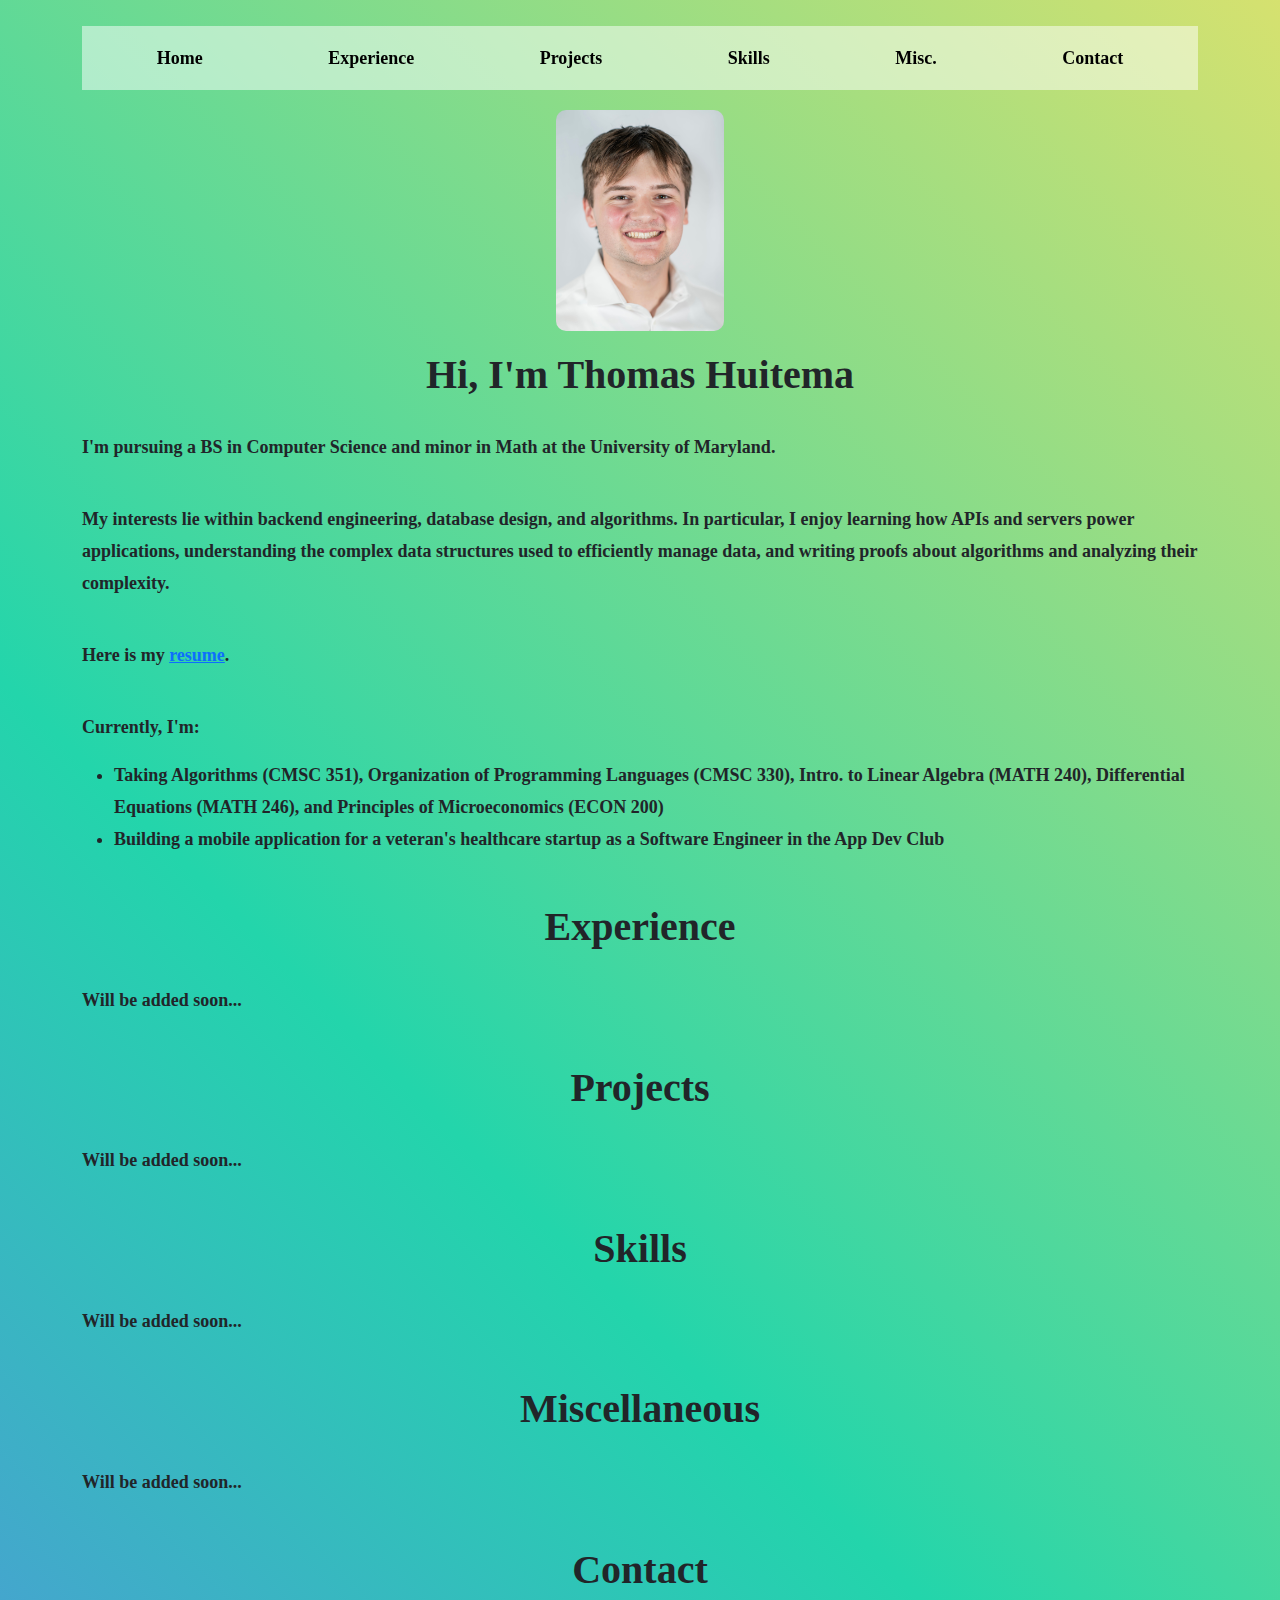
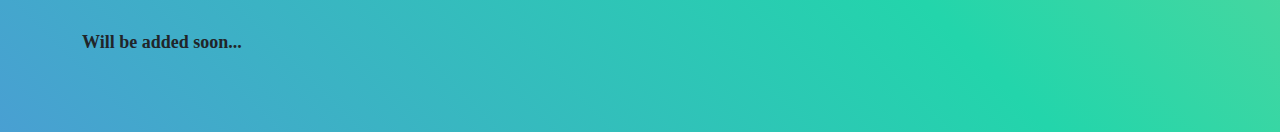
==== index.html @ 37e3c1c4 "Hide navbar on narrow screens" ====
<!DOCTYPE html>
<html>

<head>
  <meta charset="utf-8">
  <meta http-equiv="X-UA-Compatible" content="IE=edge">
  <title></title>
  <meta name="description" content="">
  <meta name="viewport" content="width=device-width, initial-scale=1">
  <link rel="stylesheet" href="css/style.css">
  <link href="https://fonts.cdnfonts.com/css/anonymous-pro" rel="stylesheet">
  <link href="https://cdn.jsdelivr.net/npm/bootstrap@5.3.3/dist/css/bootstrap.min.css" rel="stylesheet"
    integrity="sha384-QWTKZyjpPEjISv5WaRU9OFeRpok6YctnYmDr5pNlyT2bRjXh0JMhjY6hW+ALEwIH" crossorigin="anonymous">

</head>

<body>
  <main>
    <div class="container">

      <nav class="navbar navbar-expand-lg sticky-top ">
        <div class="container-fluid d-md-block">


          <ul class="navbar-nav mx-auto nav-fill w-100">
            <li class="nav-item">
              <a class="nav-link active" aria-current="page" href="#">Home</a>
            </li>
            <li class="nav-item">
              <a class="nav-link active" aria-current="page" href="#experience">Experience</a>
            </li>
            <li class="nav-item">
              <a class="nav-link active" aria-current="page" href="#projects">Projects</a>
            </li>
            <li class="nav-item">
              <a class="nav-link active" aria-current="page" href="#skills">Skills</a>
            </li>
            <li class="nav-item">
              <a class="nav-link active" aria-current="page" href="#misc">Misc.</a>
            </li>
            <li class="nav-item">
              <a class="nav-link active" aria-current="page" href="#contact">Contact</a>
            </li>
          </ul>

        </div>
      </nav>
      <div>
        <img src="stuff/Thomas Huitema.jpeg" alt="photo of me">
        <h1>Hi, I'm Thomas Huitema</h1>

        <div class="text">
          <p>I'm pursuing a BS in Computer Science and minor in Math at the University of Maryland.</p> <br>
          <p>My interests lie within backend engineering, database design, and algorithms. In particular, I enjoy
            learning how APIs and servers power applications, understanding the complex data structures used to
            efficiently
            manage data, and writing proofs about algorithms and analyzing their complexity.</p><br>
          <p>Here is my <a href="stuff/Thomas Huitema Resume copy.pdf" target="_blank">resume</a>.</p> <br>
          <p>Currently, I'm:</p>
          <ul>
            <li>Taking Algorithms (CMSC 351), Organization of Programming Languages (CMSC 330), Intro. to Linear Algebra
              (MATH 240), Differential Equations (MATH 246), and Principles of Microeconomics (ECON 200)</li>
            <li>Building a mobile application for a veteran's healthcare startup as a Software Engineer in the App Dev
              Club</li>
          </ul>

        </div>
      </div>

      <div id="experience">
        <h1>Experience</h1>
        <div class="text">
          <p>Will be added soon...</p>
        </div>
      </div>
      <div id="projects">
        <h1>Projects</h1>
        <div class="text">
          <p>Will be added soon...</p>
        </div>
      </div>
      <div id="skills">
        <h1>Skills</h1>
        <div class="text">
          <p>Will be added soon...</p>
        </div>
      </div>
      <div id="misc">
        <h1>Miscellaneous</h1>
        <div class="text">
          <p>Will be added soon...</p>
        </div>
      </div>
      <div id="contact">
        <h1>Contact</h1>
        <div class="text">
          <p>Will be added soon...</p>
        </div>
      </div>

    </div>
  </main>


</body>

</html>
---- css/style.css ----
* {
  padding: 0;
  margin: 0;
  box-sizing: border-box;
  font-family: 'Anonymous Pro' !important;
}

h1 {
  font-size: xx-large;
  font-weight: bolder !important;
}

p {
  font-weight: bold;
  font-size: large;
  text-align: left;
  line-height: 32px;
}

ul {
  font-weight: bold;
  font-size: large;
  padding-left: 40px;
  text-align: left;
  line-height: 32px;
}

main {
  display: flex;
  flex-direction: row;
  background: linear-gradient(45deg, #d2001a, #7462ff, #23d5ab, #f1e366, #14e5f4);
  background-size: 300% 300%;
  animation: color 10s ease-in-out infinite;
}


@keyframes color {
  0% {
    background-position: 0 50%;
  }

  50% {
    background-position: 100% 50%;
  }

  100% {
    background-position: 0 50%;
  }
}

.container {
  margin: 2% auto 2% auto;
  width: 75%;
  text-align: center;
}

.text {
  margin: 2% 0 2% 0;
  padding: 10px 0 10px 0;
}

img {
  /* width: 25%; */
  border-radius: 10px;
  margin: 20px;
}

/* For Mobile */
@media screen and (max-width: 800px) {
  img {
    width: 25%;
  }
  .navbar {
    display: none !important;
  }
}

/* For Laptops */
@media screen and (min-width: 800px) {
  img {
    width: 15%;
  }
}

.navbar {
  background-color: rgba(255,255,255,0.5);
}
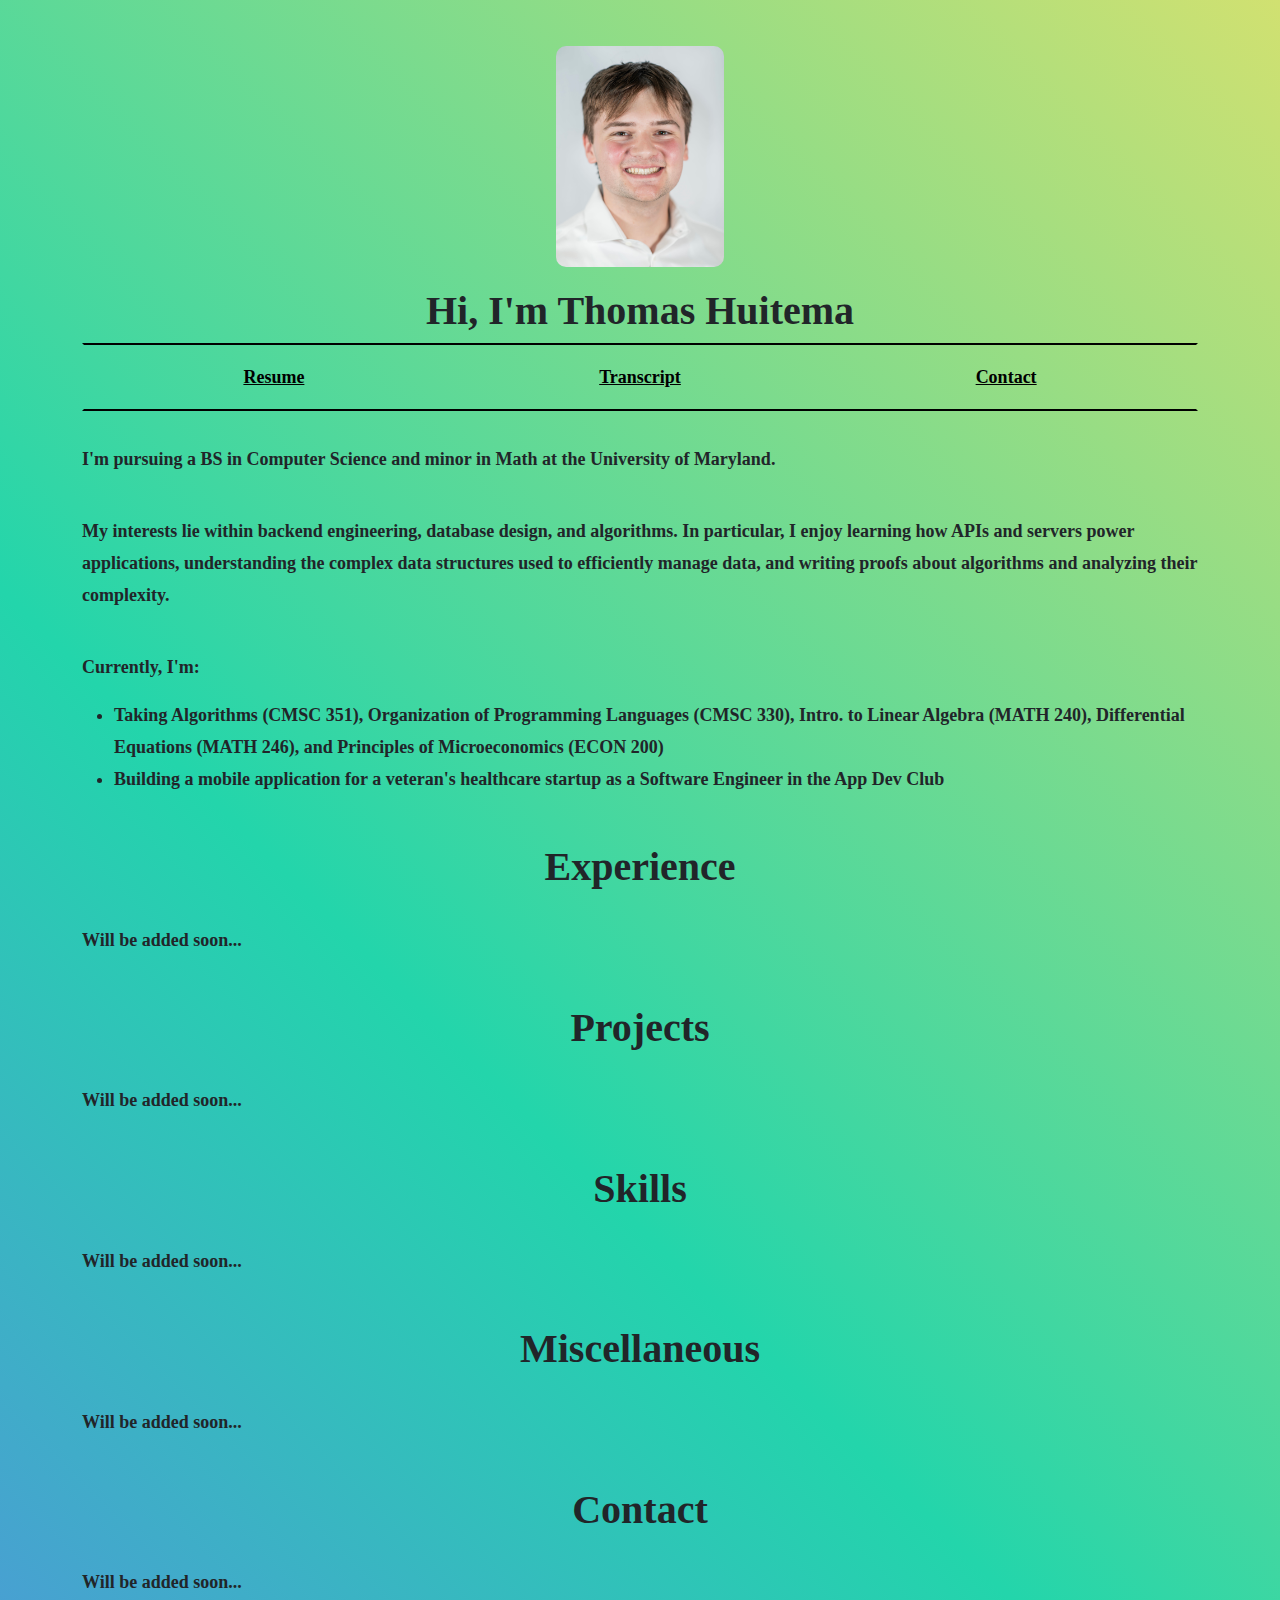
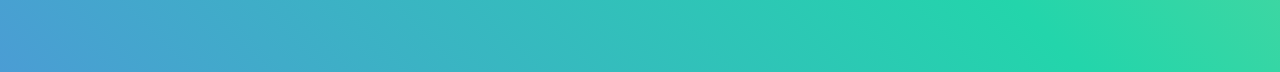
==== commit 8dce38a0: "Move navbar to below picture" ====
--- a/index.html
+++ b/index.html
@@ -18,44 +18,37 @@
   <main>
     <div class="container">
 
-      <nav class="navbar navbar-expand-lg sticky-top ">
-        <div class="container-fluid d-md-block">
 
-
-          <ul class="navbar-nav mx-auto nav-fill w-100">
-            <li class="nav-item">
-              <a class="nav-link active" aria-current="page" href="#">Home</a>
-            </li>
-            <li class="nav-item">
-              <a class="nav-link active" aria-current="page" href="#experience">Experience</a>
-            </li>
-            <li class="nav-item">
-              <a class="nav-link active" aria-current="page" href="#projects">Projects</a>
-            </li>
-            <li class="nav-item">
-              <a class="nav-link active" aria-current="page" href="#skills">Skills</a>
-            </li>
-            <li class="nav-item">
-              <a class="nav-link active" aria-current="page" href="#misc">Misc.</a>
-            </li>
-            <li class="nav-item">
-              <a class="nav-link active" aria-current="page" href="#contact">Contact</a>
-            </li>
-          </ul>
-
-        </div>
-      </nav>
       <div>
         <img src="stuff/Thomas Huitema.jpeg" alt="photo of me">
         <h1>Hi, I'm Thomas Huitema</h1>
+        <nav class="navbar navbar-expand">
+          <div class="container-fluid">
+            <ul class="navbar-nav mx-auto nav-fill w-100">
+              <li class="nav-item">
+                <a class="nav-link active underline" aria-current="page" href="stuff/Thomas Huitema Resume copy.pdf"
+                  target="_blank">Resume</a>
+              </li>
+              <li class="nav-item">
+                <a class="nav-link active underline" aria-current="page" href="stuff/Thomas Huitema Resume copy.pdf"
+                  target="_blank">Transcript</a>
+              </li>
+              <li class="nav-item">
+                <a class="nav-link active underline" aria-current="page" href="#contact">Contact</a>
+              </li>
+            </ul>
 
+
+
+          </div>
+        </nav>
         <div class="text">
           <p>I'm pursuing a BS in Computer Science and minor in Math at the University of Maryland.</p> <br>
           <p>My interests lie within backend engineering, database design, and algorithms. In particular, I enjoy
             learning how APIs and servers power applications, understanding the complex data structures used to
             efficiently
             manage data, and writing proofs about algorithms and analyzing their complexity.</p><br>
-          <p>Here is my <a href="stuff/Thomas Huitema Resume copy.pdf" target="_blank">resume</a>.</p> <br>
+          <!-- <p>Here is my <a href="stuff/Thomas Huitema Resume copy.pdf" target="_blank">resume</a>.</p> <br> -->
           <p>Currently, I'm:</p>
           <ul>
             <li>Taking Algorithms (CMSC 351), Organization of Programming Languages (CMSC 330), Intro. to Linear Algebra
--- a/css/style.css
+++ b/css/style.css
@@ -70,9 +70,6 @@
   img {
     width: 25%;
   }
-  .navbar {
-    display: none !important;
-  }
 }
 
 /* For Laptops */
@@ -83,6 +80,14 @@
 }
 
 .navbar {
-  background-color: rgba(255,255,255,0.5);
+  /* background-color: rgba(255,255,255,0.5); */
+  border-style: solid;
+  border-color:black transparent;
+  border-width: 2px;
+
 }
 
+.underline {
+  text-decoration: underline !important;
+}
+
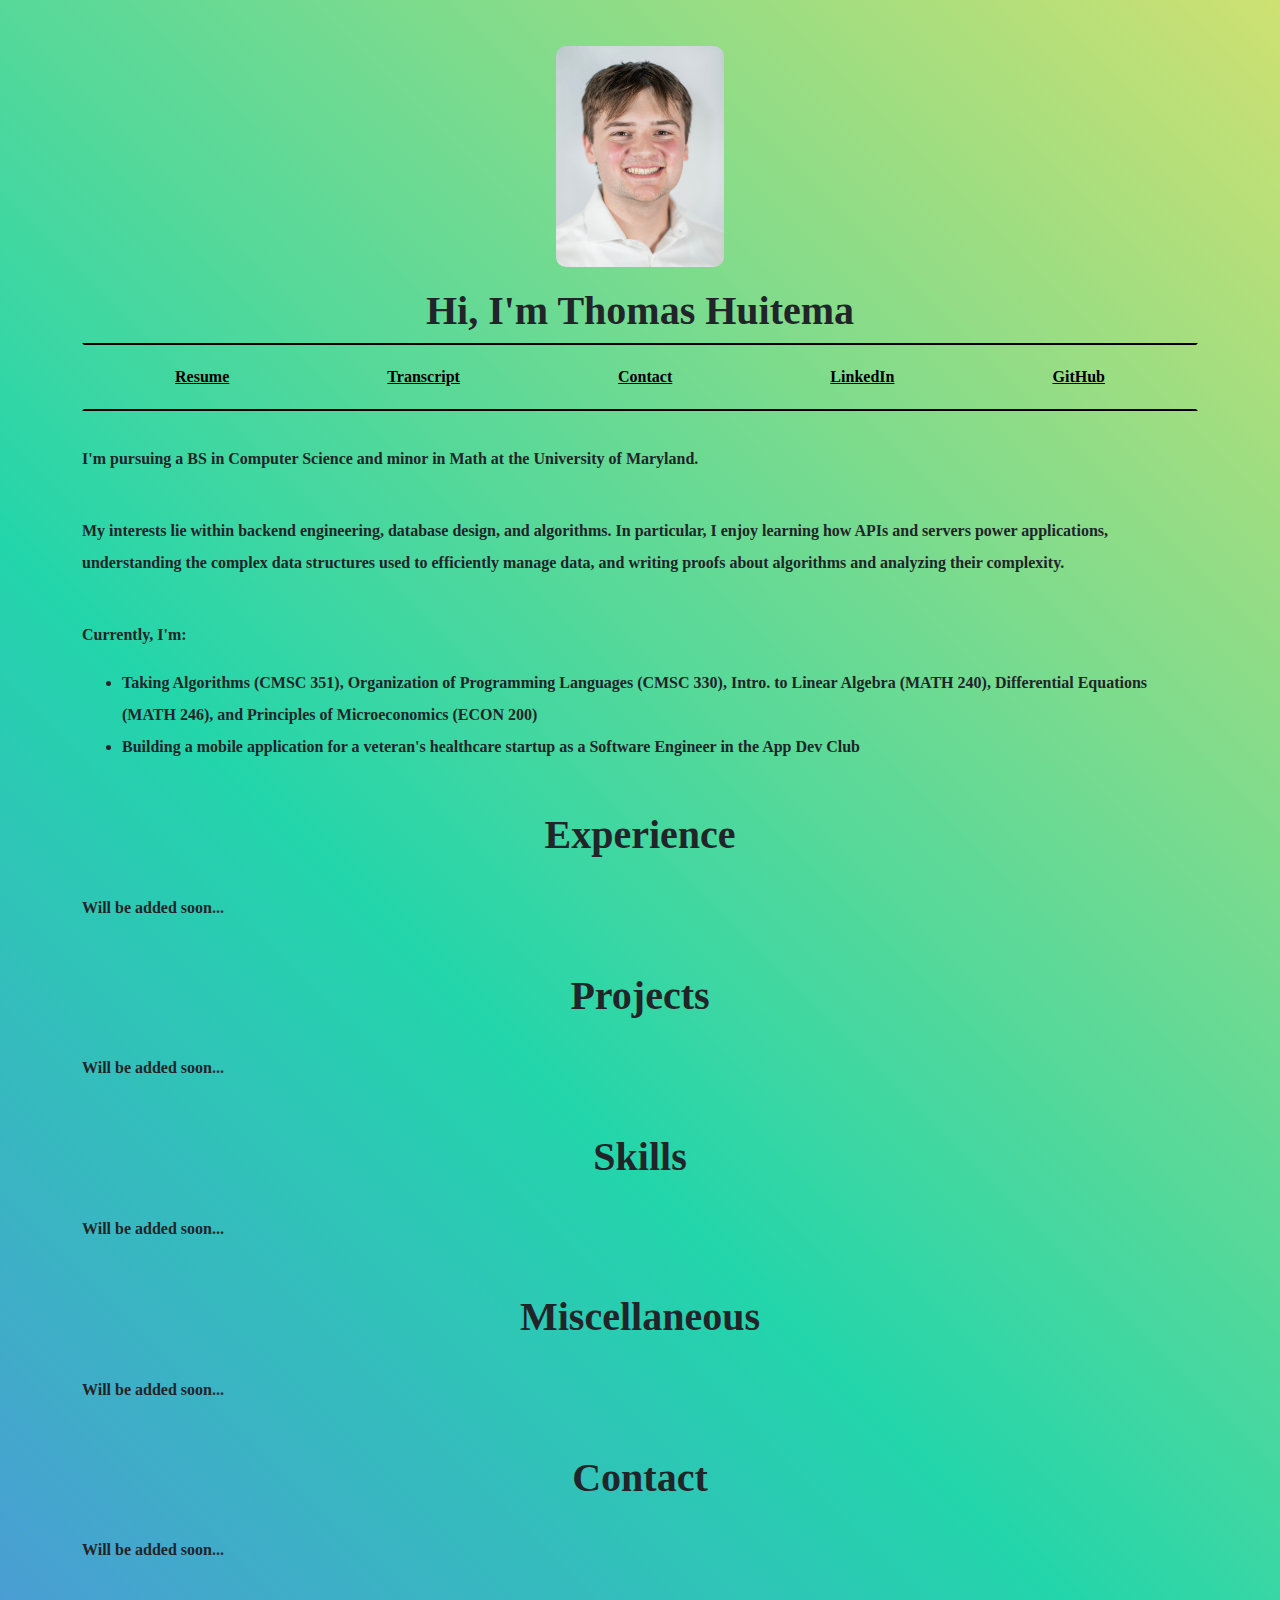
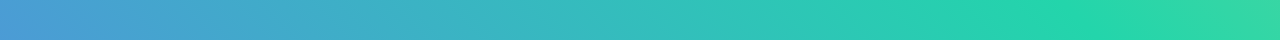
==== commit 76b8a41d: "Finish navbar for now, downloaded github and linkedin images" ====
--- a/index.html
+++ b/index.html
@@ -30,14 +30,27 @@
                   target="_blank">Resume</a>
               </li>
               <li class="nav-item">
-                <a class="nav-link active underline" aria-current="page" href="stuff/Thomas Huitema Resume copy.pdf"
+                <a class="nav-link active underline" aria-current="page" href="stuff/Testudo - Unofficial Transcript.pdf"
                   target="_blank">Transcript</a>
               </li>
               <li class="nav-item">
                 <a class="nav-link active underline" aria-current="page" href="#contact">Contact</a>
               </li>
+              <li class="nav-item">
+                <a class="nav-link active underline" aria-current="page" href="https://www.linkedin.com/in/thomas-huitema/"
+                  target="_blank">LinkedIn</a>
+              </li>
+              <li class="nav-item">
+                <a class="nav-link active underline" aria-current="page" href="https://github.com/THuitema"
+                  target="_blank">GitHub</a>
+              </li>
             </ul>
-
+            <!-- <a class="navbar-brand icon" href="https://www.linkedin.com/in/thomas-huitema/" target="_blank">
+              <img src="stuff/LI-In-Bug.png" alt="LinkedIn">
+            </a>
+            <a class="navbar-brand icon" href="https://github.com/THuitema" target="_blank">
+              <img src="stuff/GitHub_Logo.png" alt="GitHub">
+            </a> -->
 
 
           </div>
@@ -50,7 +63,7 @@
             manage data, and writing proofs about algorithms and analyzing their complexity.</p><br>
           <!-- <p>Here is my <a href="stuff/Thomas Huitema Resume copy.pdf" target="_blank">resume</a>.</p> <br> -->
           <p>Currently, I'm:</p>
-          <ul>
+          <ul class="indent">
             <li>Taking Algorithms (CMSC 351), Organization of Programming Languages (CMSC 330), Intro. to Linear Algebra
               (MATH 240), Differential Equations (MATH 246), and Principles of Microeconomics (ECON 200)</li>
             <li>Building a mobile application for a veteran's healthcare startup as a Software Engineer in the App Dev
--- a/css/style.css
+++ b/css/style.css
@@ -6,23 +6,26 @@
 }
 
 h1 {
-  font-size: xx-large;
+  /* font-size: xx-large; */
   font-weight: bolder !important;
 }
 
 p {
   font-weight: bold;
-  font-size: large;
+  /* font-size: large; */
   text-align: left;
   line-height: 32px;
 }
 
 ul {
   font-weight: bold;
-  font-size: large;
+  /* font-size: large; */
+  line-height: 32px;
+}
+
+ul.indent {
   padding-left: 40px;
   text-align: left;
-  line-height: 32px;
 }
 
 main {
@@ -91,3 +94,7 @@
   text-decoration: underline !important;
 }
 
+.icon {
+  width: 40%;
+}
+
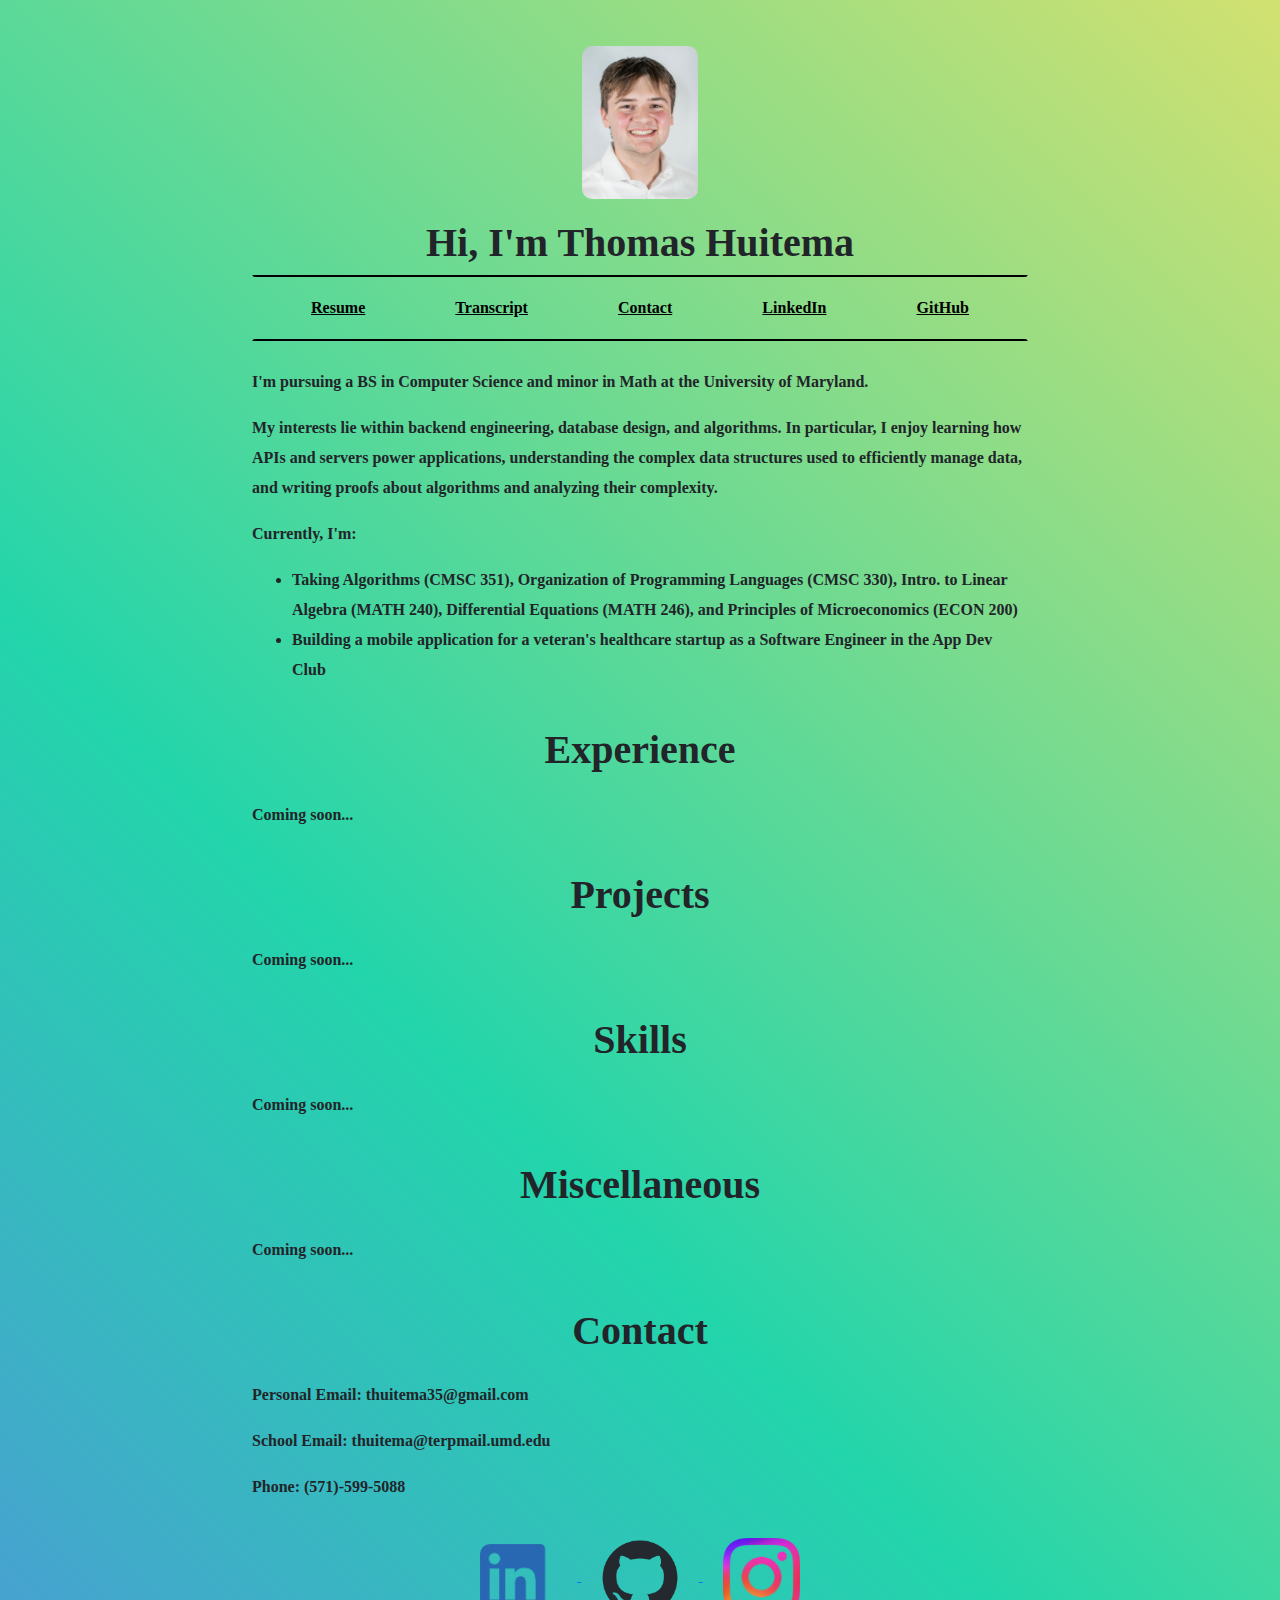
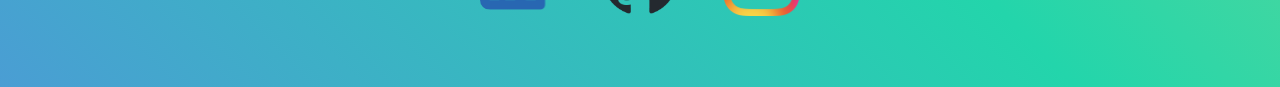
==== commit f1be5579: "Add contact section" ====
--- a/index.html
+++ b/index.html
@@ -20,7 +20,7 @@
 
 
       <div>
-        <img src="stuff/Thomas Huitema.jpeg" alt="photo of me">
+        <img class="portrait" src="stuff/Thomas Huitema.jpeg" alt="photo of me">
         <h1>Hi, I'm Thomas Huitema</h1>
         <nav class="navbar navbar-expand">
           <div class="container-fluid">
@@ -56,11 +56,11 @@
           </div>
         </nav>
         <div class="text">
-          <p>I'm pursuing a BS in Computer Science and minor in Math at the University of Maryland.</p> <br>
+          <p>I'm pursuing a BS in Computer Science and minor in Math at the University of Maryland.</p>
           <p>My interests lie within backend engineering, database design, and algorithms. In particular, I enjoy
             learning how APIs and servers power applications, understanding the complex data structures used to
             efficiently
-            manage data, and writing proofs about algorithms and analyzing their complexity.</p><br>
+            manage data, and writing proofs about algorithms and analyzing their complexity.</p>
           <!-- <p>Here is my <a href="stuff/Thomas Huitema Resume copy.pdf" target="_blank">resume</a>.</p> <br> -->
           <p>Currently, I'm:</p>
           <ul class="indent">
@@ -76,31 +76,43 @@
       <div id="experience">
         <h1>Experience</h1>
         <div class="text">
-          <p>Will be added soon...</p>
+          <p>Coming soon...</p>
         </div>
       </div>
       <div id="projects">
         <h1>Projects</h1>
         <div class="text">
-          <p>Will be added soon...</p>
+          <p>Coming soon...</p>
         </div>
       </div>
       <div id="skills">
         <h1>Skills</h1>
         <div class="text">
-          <p>Will be added soon...</p>
+          <p>Coming soon...</p>
         </div>
       </div>
       <div id="misc">
         <h1>Miscellaneous</h1>
         <div class="text">
-          <p>Will be added soon...</p>
+          <p>Coming soon...</p>
         </div>
       </div>
       <div id="contact">
         <h1>Contact</h1>
         <div class="text">
-          <p>Will be added soon...</p>
+          <p>Personal Email: thuitema35@gmail.com</p>
+          <p>School Email: thuitema@terpmail.umd.edu</p>
+          <p>Phone: (571)-599-5088</p>
+          <a href="https://www.linkedin.com/in/thomas-huitema/" target="_blank">
+            <img class="icon" src="stuff/LI-In-Bug.png" alt="LinkedIn">
+          </a>
+          <a href="https://github.com/THuitema" target="_blank">
+            <img class="icon" src="stuff/github-mark.png" alt="GitHub">
+          </a>
+          <a href="https://www.instagram.com/thuitema/" target="_blank">
+            <img class="icon" src="stuff/Instagram_Glyph_Gradient.png" alt="Instagram">
+          </a>
+          
         </div>
       </div>
 
--- a/css/style.css
+++ b/css/style.css
@@ -12,18 +12,17 @@
 
 p {
   font-weight: bold;
-  /* font-size: large; */
   text-align: left;
-  line-height: 32px;
+  line-height: 30px;
 }
 
 ul {
   font-weight: bold;
   /* font-size: large; */
-  line-height: 32px;
+  line-height: 30px;
 }
 
-ul.indent {
+.indent {
   padding-left: 40px;
   text-align: left;
 }
@@ -73,12 +72,26 @@
   img {
     width: 25%;
   }
+  ul {
+    font-size: 14px !important;
+    line-height: 20px;
+
+  }
+  p {
+    font-size: 14px !important;
+    line-height: 20px;
+
+  }
+
 }
 
 /* For Laptops */
 @media screen and (min-width: 800px) {
   img {
     width: 15%;
+  }
+  .container {
+    width: 800px !important;
   }
 }
 
@@ -95,6 +108,6 @@
 }
 
 .icon {
-  width: 40%;
+  width: 10%;
 }
 
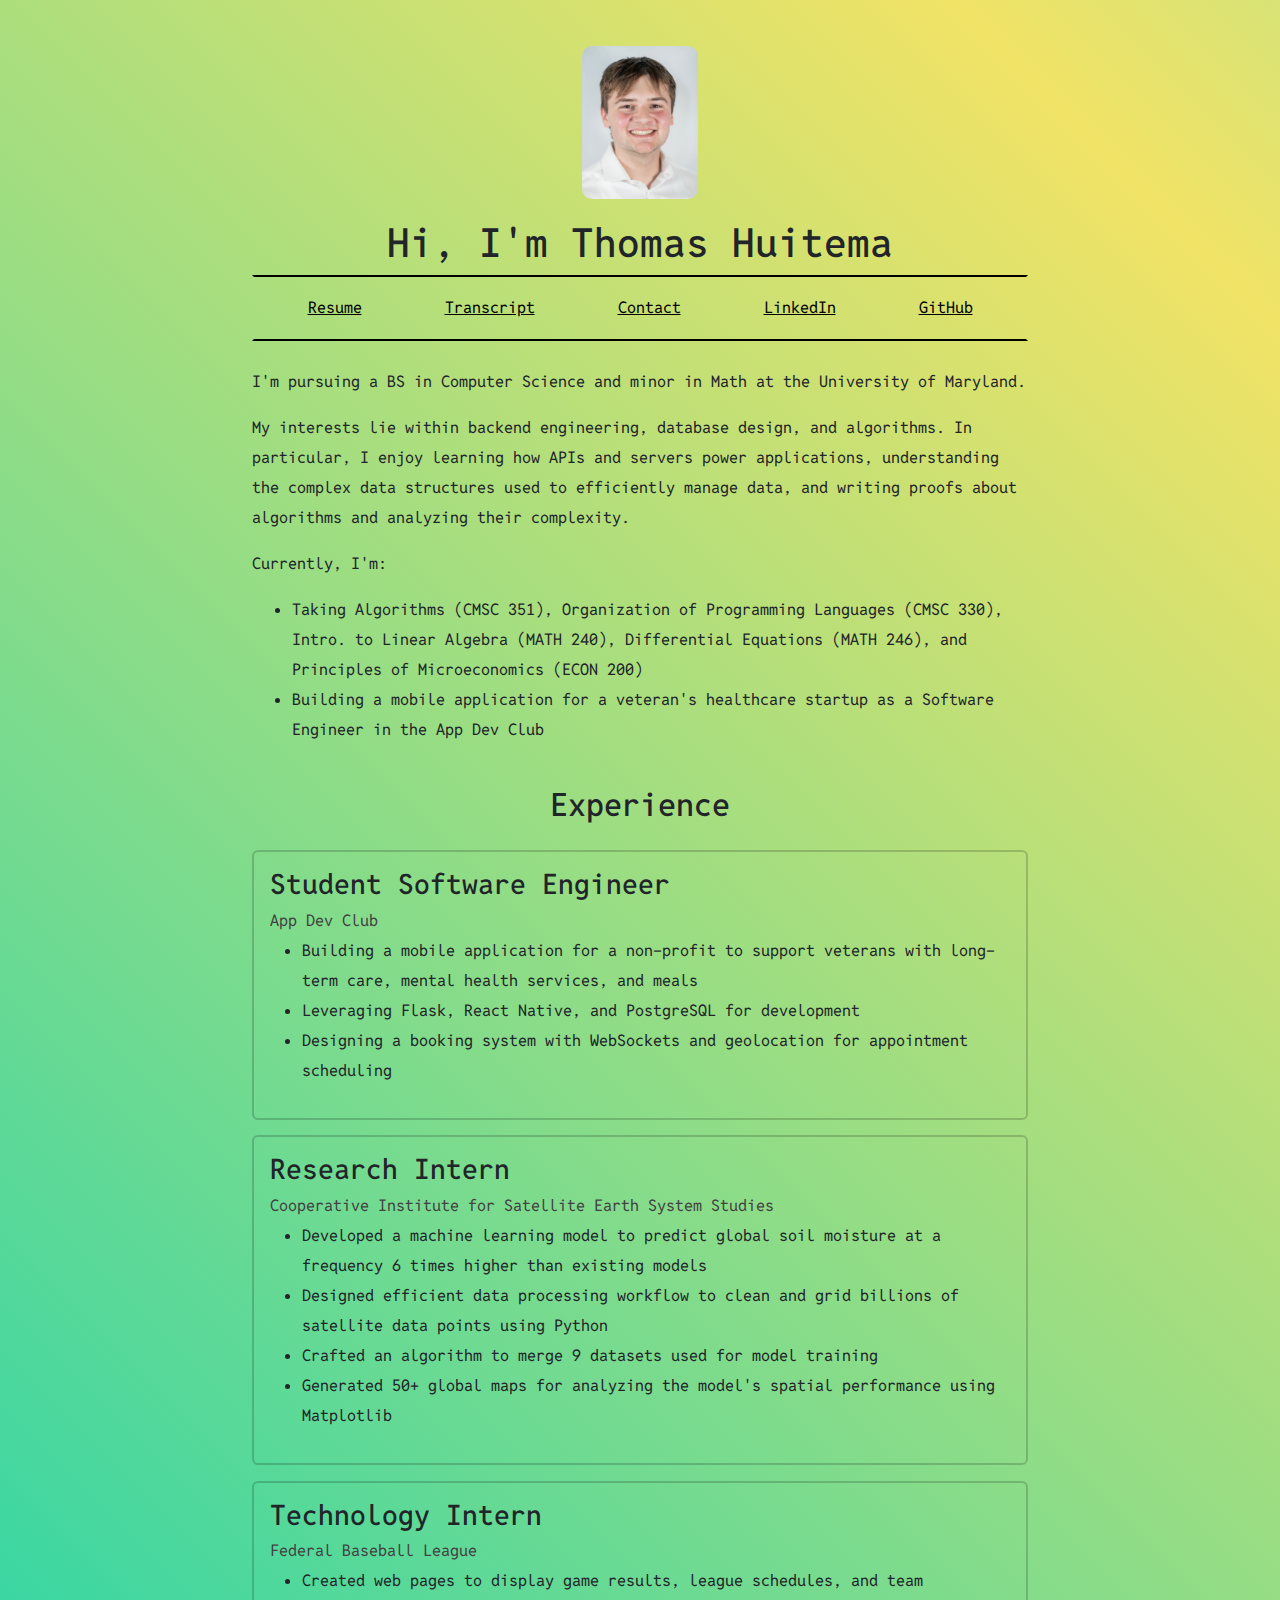
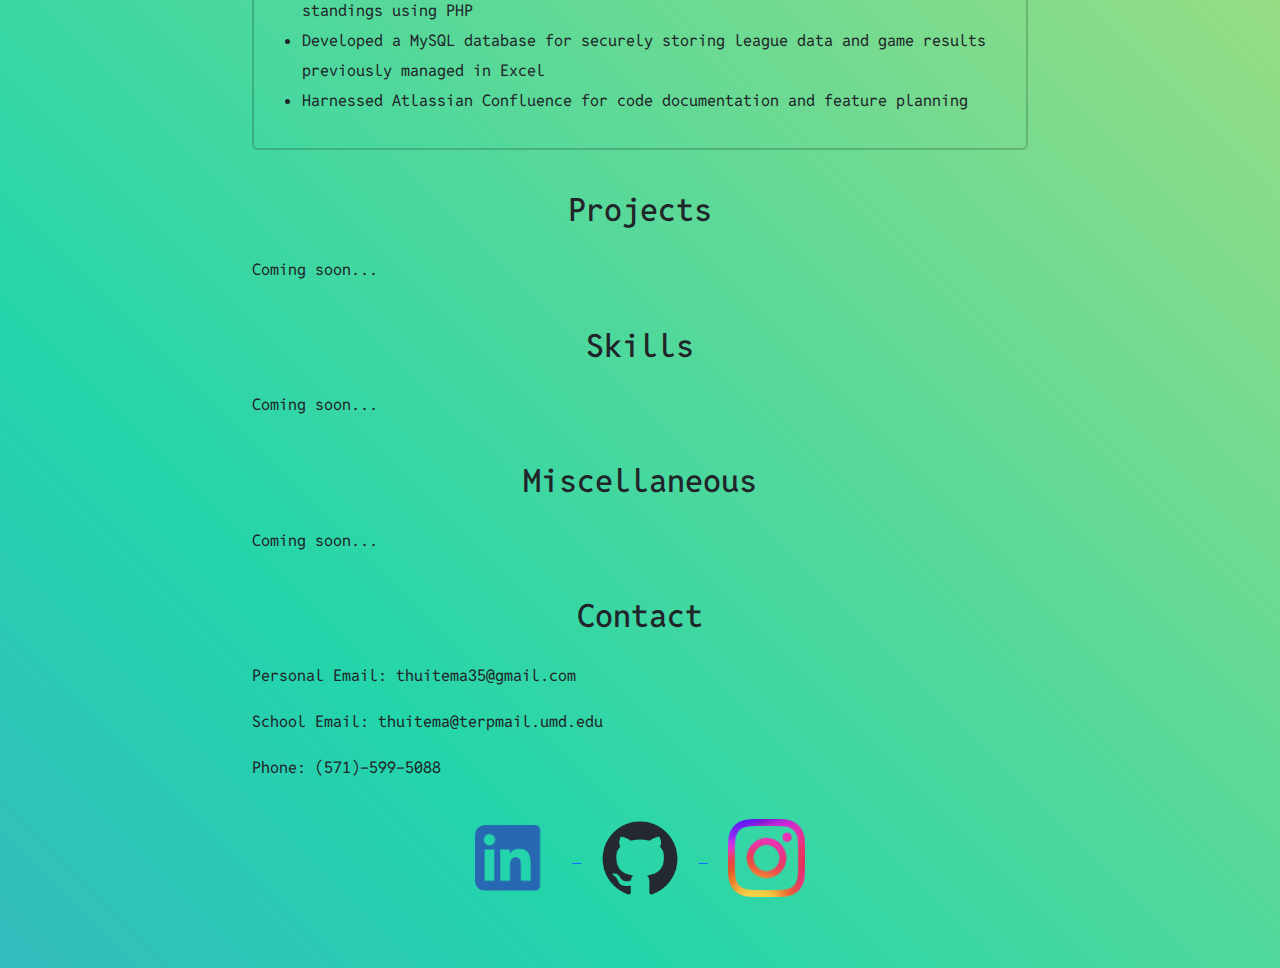
==== commit 1943d0db: "Start projects section" ====
--- a/index.html
+++ b/index.html
@@ -11,14 +11,14 @@
   <link href="https://fonts.cdnfonts.com/css/anonymous-pro" rel="stylesheet">
   <link href="https://cdn.jsdelivr.net/npm/bootstrap@5.3.3/dist/css/bootstrap.min.css" rel="stylesheet"
     integrity="sha384-QWTKZyjpPEjISv5WaRU9OFeRpok6YctnYmDr5pNlyT2bRjXh0JMhjY6hW+ALEwIH" crossorigin="anonymous">
-
+  <link rel="preconnect" href="https://fonts.googleapis.com">
+  <link rel="preconnect" href="https://fonts.gstatic.com" crossorigin>
+  <link href="https://fonts.googleapis.com/css2?family=Reddit+Mono:wght@200..900&display=swap" rel="stylesheet">
 </head>
 
 <body>
   <main>
     <div class="container">
-
-
       <div>
         <img class="portrait" src="stuff/Thomas Huitema.jpeg" alt="photo of me">
         <h1>Hi, I'm Thomas Huitema</h1>
@@ -30,29 +30,21 @@
                   target="_blank">Resume</a>
               </li>
               <li class="nav-item">
-                <a class="nav-link active underline" aria-current="page" href="stuff/Testudo - Unofficial Transcript.pdf"
-                  target="_blank">Transcript</a>
+                <a class="nav-link active underline" aria-current="page"
+                  href="stuff/Testudo - Unofficial Transcript.pdf" target="_blank">Transcript</a>
               </li>
               <li class="nav-item">
                 <a class="nav-link active underline" aria-current="page" href="#contact">Contact</a>
               </li>
               <li class="nav-item">
-                <a class="nav-link active underline" aria-current="page" href="https://www.linkedin.com/in/thomas-huitema/"
-                  target="_blank">LinkedIn</a>
+                <a class="nav-link active underline" aria-current="page"
+                  href="https://www.linkedin.com/in/thomas-huitema/" target="_blank">LinkedIn</a>
               </li>
               <li class="nav-item">
                 <a class="nav-link active underline" aria-current="page" href="https://github.com/THuitema"
                   target="_blank">GitHub</a>
               </li>
             </ul>
-            <!-- <a class="navbar-brand icon" href="https://www.linkedin.com/in/thomas-huitema/" target="_blank">
-              <img src="stuff/LI-In-Bug.png" alt="LinkedIn">
-            </a>
-            <a class="navbar-brand icon" href="https://github.com/THuitema" target="_blank">
-              <img src="stuff/GitHub_Logo.png" alt="GitHub">
-            </a> -->
-
-
           </div>
         </nav>
         <div class="text">
@@ -74,31 +66,70 @@
       </div>
 
       <div id="experience">
-        <h1>Experience</h1>
+        <h2>Experience</h2>
         <div class="text">
-          <p>Coming soon...</p>
+          <!-- App Dev -->
+          <div class="card text-start">
+            <div class="card-body">
+              <div class="justify-content-between"></div>
+              <h3 class="card-title">Student Software Engineer</h3>
+              <p class="card-subtitle">App Dev Club</p>
+              <ul>
+                <li>Building a mobile application for a non-profit to support veterans with long-term care, mental health services, and meals</li>
+                <li>Leveraging Flask, React Native, and PostgreSQL for development</li>
+                <li>Designing a booking system with WebSockets and geolocation for appointment scheduling</li>
+              </ul>
+            </div>
+          </div>
+          <!-- CISESS -->
+          <div class="card text-start">
+            <div class="card-body">
+              <div class="justify-content-between"></div>
+              <h3 class="card-title">Research Intern</h3>
+              <p class="card-subtitle">Cooperative Institute for Satellite Earth System Studies</p>
+              <ul>
+                <li>Developed a machine learning model to predict global soil moisture at a frequency 6 times higher than existing models</li>
+                <li>Designed efficient data processing workflow to clean and grid billions of satellite data points using Python</li>
+                <li>Crafted an algorithm to merge 9 datasets used for model training</li>
+                <li>Generated 50+ global maps for analyzing the model's spatial performance using Matplotlib</li>
+              </ul>
+            </div>
+          </div>
+          <!-- FedBall -->
+          <div class="card text-start">
+            <div class="card-body">
+              <div class="justify-content-between"></div>
+              <h3 class="card-title">Technology Intern</h3>
+              <p class="card-subtitle">Federal Baseball League</p>
+              <ul>               
+                <li>Created web pages to display game results, league schedules, and team standings using PHP</li>
+                <li>Developed a MySQL database for securely storing league data and game results previously managed in Excel</li>
+                <li>Harnessed Atlassian Confluence for code documentation and feature planning</li>
+              </ul>
+            </div>
+          </div>
         </div>
       </div>
       <div id="projects">
-        <h1>Projects</h1>
+        <h2>Projects</h2>
         <div class="text">
           <p>Coming soon...</p>
         </div>
       </div>
       <div id="skills">
-        <h1>Skills</h1>
+        <h2>Skills</h2>
         <div class="text">
           <p>Coming soon...</p>
         </div>
       </div>
       <div id="misc">
-        <h1>Miscellaneous</h1>
+        <h2>Miscellaneous</h2>
         <div class="text">
           <p>Coming soon...</p>
         </div>
       </div>
       <div id="contact">
-        <h1>Contact</h1>
+        <h2>Contact</h2>
         <div class="text">
           <p>Personal Email: thuitema35@gmail.com</p>
           <p>School Email: thuitema@terpmail.umd.edu</p>
@@ -112,7 +143,7 @@
           <a href="https://www.instagram.com/thuitema/" target="_blank">
             <img class="icon" src="stuff/Instagram_Glyph_Gradient.png" alt="Instagram">
           </a>
-          
+
         </div>
       </div>
 
--- a/css/style.css
+++ b/css/style.css
@@ -2,22 +2,22 @@
   padding: 0;
   margin: 0;
   box-sizing: border-box;
-  font-family: 'Anonymous Pro' !important;
+  /* font-family: 'Anonymous Pro' !important; */
+  font-family: "Reddit Mono", monospace;
 }
 
-h1 {
-  /* font-size: xx-large; */
+h1 h2 h3 {
   font-weight: bolder !important;
 }
 
 p {
-  font-weight: bold;
+  font-weight: normal;
   text-align: left;
   line-height: 30px;
 }
 
 ul {
-  font-weight: bold;
+  font-weight: normal;
   /* font-size: large; */
   line-height: 30px;
 }
@@ -111,3 +111,11 @@
   width: 10%;
 }
 
+.card {
+  margin-bottom: 2%;
+  background-color: transparent !important;
+  border-width: 2px !important;
+}
+.card-subtitle {
+  color: rgb(66, 66, 66) !important;
+}
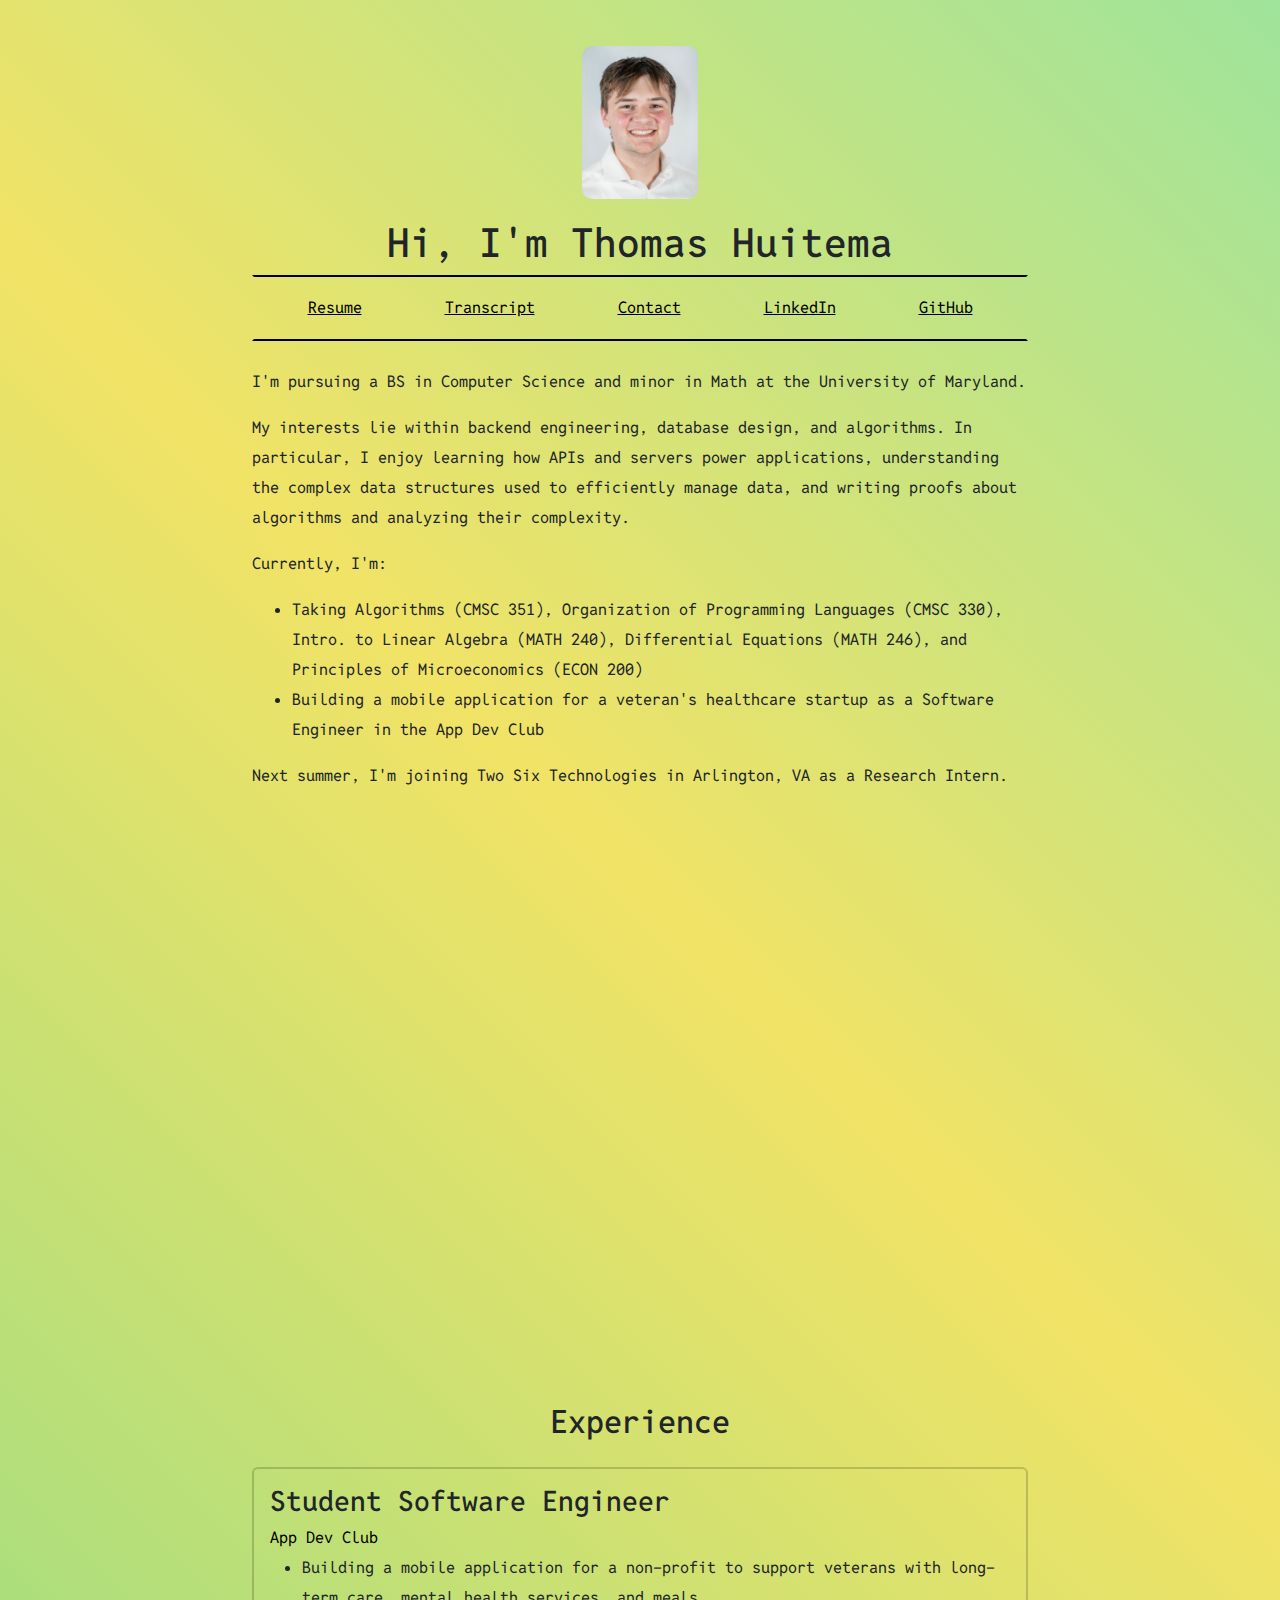
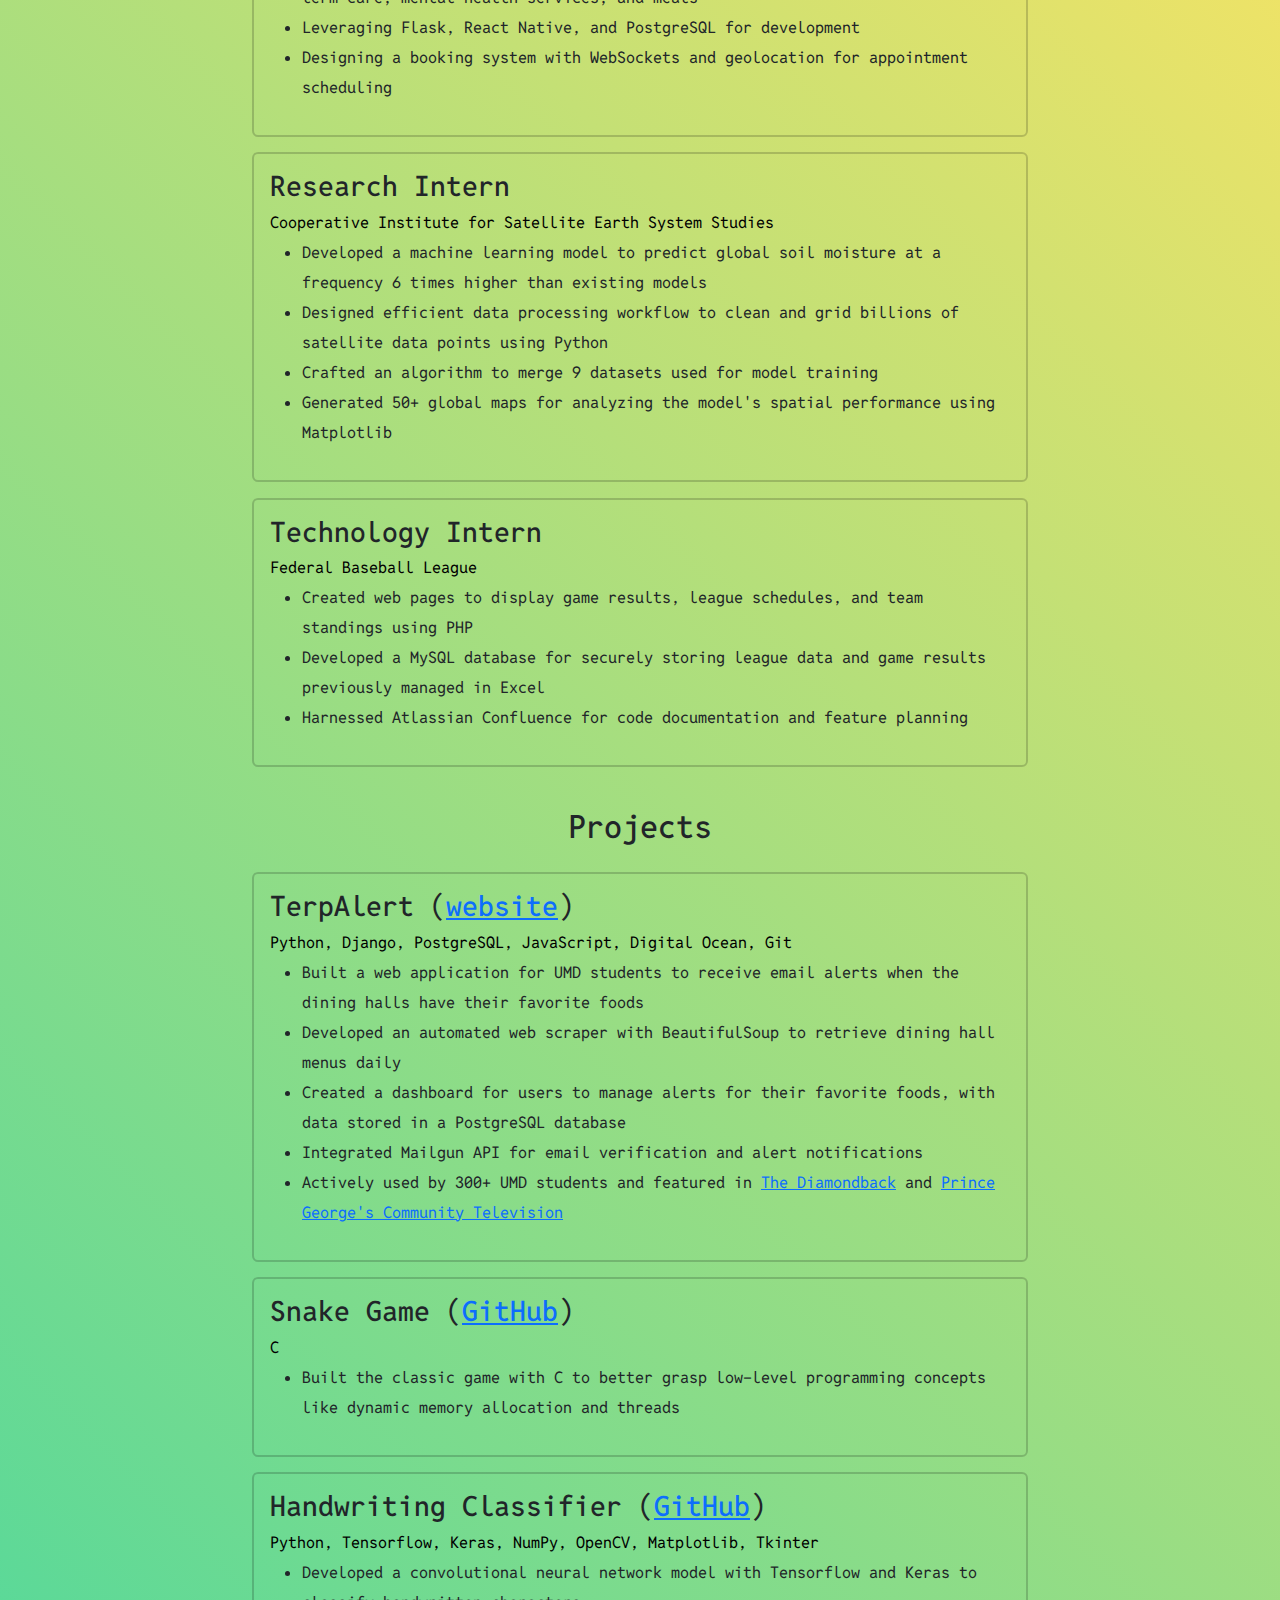
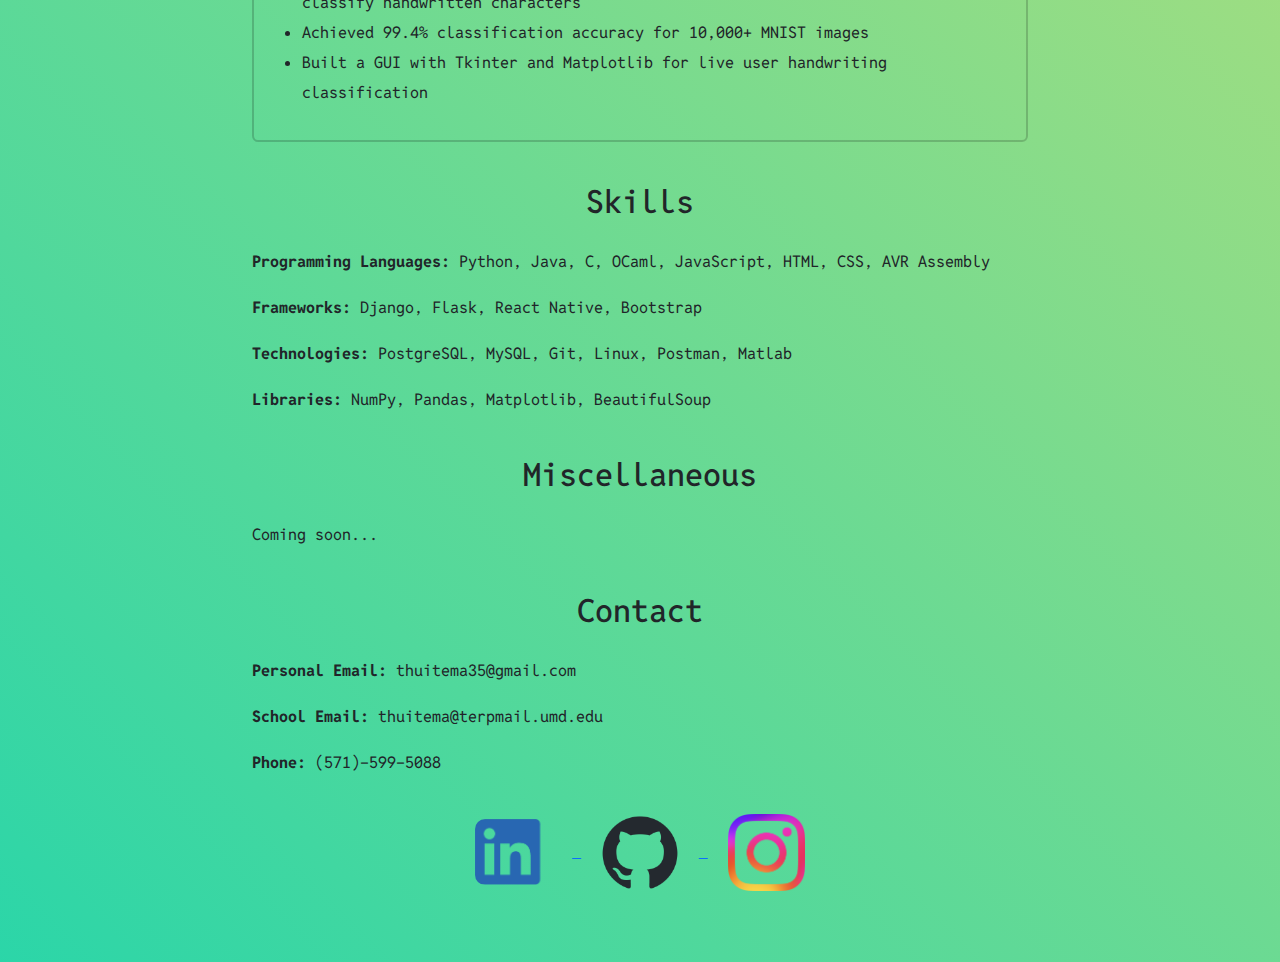
==== commit 550856a3: "Add projects, skills, next summer update" ====
--- a/index.html
+++ b/index.html
@@ -26,7 +26,7 @@
           <div class="container-fluid">
             <ul class="navbar-nav mx-auto nav-fill w-100">
               <li class="nav-item">
-                <a class="nav-link active underline" aria-current="page" href="stuff/Thomas Huitema Resume copy.pdf"
+                <a class="nav-link active underline" aria-current="page" href="stuff/Thomas Huitema Resume copy 2.pdf"
                   target="_blank">Resume</a>
               </li>
               <li class="nav-item">
@@ -53,7 +53,6 @@
             learning how APIs and servers power applications, understanding the complex data structures used to
             efficiently
             manage data, and writing proofs about algorithms and analyzing their complexity.</p>
-          <!-- <p>Here is my <a href="stuff/Thomas Huitema Resume copy.pdf" target="_blank">resume</a>.</p> <br> -->
           <p>Currently, I'm:</p>
           <ul class="indent">
             <li>Taking Algorithms (CMSC 351), Organization of Programming Languages (CMSC 330), Intro. to Linear Algebra
@@ -62,6 +61,9 @@
               Club</li>
           </ul>
 
+          <p>Next summer, I'm joining Two Six Technologies in Arlington, VA as a Research Intern.</p>
+          <iframe src="https://www.linkedin.com/embed/feed/update/urn:li:share:7257626388013137920" height="564"
+            width="504" frameborder="0" allowfullscreen="" title="Embedded post"></iframe>
         </div>
       </div>
 
@@ -75,7 +77,8 @@
               <h3 class="card-title">Student Software Engineer</h3>
               <p class="card-subtitle">App Dev Club</p>
               <ul>
-                <li>Building a mobile application for a non-profit to support veterans with long-term care, mental health services, and meals</li>
+                <li>Building a mobile application for a non-profit to support veterans with long-term care, mental
+                  health services, and meals</li>
                 <li>Leveraging Flask, React Native, and PostgreSQL for development</li>
                 <li>Designing a booking system with WebSockets and geolocation for appointment scheduling</li>
               </ul>
@@ -88,8 +91,10 @@
               <h3 class="card-title">Research Intern</h3>
               <p class="card-subtitle">Cooperative Institute for Satellite Earth System Studies</p>
               <ul>
-                <li>Developed a machine learning model to predict global soil moisture at a frequency 6 times higher than existing models</li>
-                <li>Designed efficient data processing workflow to clean and grid billions of satellite data points using Python</li>
+                <li>Developed a machine learning model to predict global soil moisture at a frequency 6 times higher
+                  than existing models</li>
+                <li>Designed efficient data processing workflow to clean and grid billions of satellite data points
+                  using Python</li>
                 <li>Crafted an algorithm to merge 9 datasets used for model training</li>
                 <li>Generated 50+ global maps for analyzing the model's spatial performance using Matplotlib</li>
               </ul>
@@ -101,9 +106,10 @@
               <div class="justify-content-between"></div>
               <h3 class="card-title">Technology Intern</h3>
               <p class="card-subtitle">Federal Baseball League</p>
-              <ul>               
+              <ul>
                 <li>Created web pages to display game results, league schedules, and team standings using PHP</li>
-                <li>Developed a MySQL database for securely storing league data and game results previously managed in Excel</li>
+                <li>Developed a MySQL database for securely storing league data and game results previously managed in
+                  Excel</li>
                 <li>Harnessed Atlassian Confluence for code documentation and feature planning</li>
               </ul>
             </div>
@@ -113,13 +119,60 @@
       <div id="projects">
         <h2>Projects</h2>
         <div class="text">
-          <p>Coming soon...</p>
+          <!-- TerpAlert -->
+          <div class="card text-start">
+            <div class="card-body">
+              <div class="justify-content-between"></div>
+              <h3 class="card-title">TerpAlert (<a target="_blank" href="https://terpalert.xyz/">website</a>)</h3>
+              <p class="card-subtitle">Python, Django, PostgreSQL, JavaScript, Digital Ocean, Git</p>
+              <ul>
+                <li>Built a web application for UMD students to receive email alerts when the dining halls have their
+                  favorite foods</li>
+                <li>Developed an automated web scraper with BeautifulSoup to retrieve dining hall menus daily </li>
+                <li>Created a dashboard for users to manage alerts for their favorite foods, with data stored in a
+                  PostgreSQL database</li>
+                <li>Integrated Mailgun API for email verification and alert notifications</li>
+                <li>Actively used by 300+ UMD students and featured in <a target="_blank"
+                    href="https://dbknews.com/2024/09/11/students-alerts-dining-hall-foods/">The Diamondback</a> and <a
+                    target="_blank" href="https://www.youtube.com/watch?v=I01U2CMpJm4&t=985s">Prince George's Community
+                    Television</a></li>
+              </ul>
+            </div>
+          </div>
+          <!-- Snake -->
+          <div class="card text-start">
+            <div class="card-body">
+              <div class="justify-content-between"></div>
+              <h3 class="card-title">Snake Game (<a target="_blank" href="https://github.com/THuitema/snake">GitHub</a>)</h3>
+              <p class="card-subtitle">C</p>
+              <ul>
+                <li>Built the classic game with C to better grasp low-level programming concepts like dynamic memory allocation and threads</li>
+              </ul>
+            </div>
+          </div>
+          <!-- Handwriting Classifier -->
+           <!-- EMBED GIF FROM GITHUB -->
+          <div class="card text-start">
+            <div class="card-body">
+              <div class="justify-content-between"></div>
+              <h3 class="card-title">Handwriting Classifier (<a target="_blank" href="https://github.com/THuitema/Handwriting-Predictor">GitHub</a>)</h3>
+              <p class="card-subtitle">Python, Tensorflow, Keras, NumPy, OpenCV, Matplotlib, Tkinter</p>
+              <ul>
+                <li>Developed a convolutional neural network model with Tensorflow and Keras to classify handwritten characters</li>
+                <li>Achieved 99.4% classification accuracy for 10,000+ MNIST images</li>
+                <li>Built a GUI with Tkinter and Matplotlib for live user handwriting classification</li>
+              </ul>
+            </div>
+          </div>
         </div>
       </div>
       <div id="skills">
         <h2>Skills</h2>
         <div class="text">
-          <p>Coming soon...</p>
+          <p><b>Programming Languages:</b> Python, Java, C, OCaml, JavaScript, HTML, CSS, AVR Assembly</p>
+          <p><b>Frameworks:</b> Django, Flask, React Native, Bootstrap</p>
+          <p><b>Technologies:</b> PostgreSQL, MySQL, Git, Linux, Postman, Matlab</p>
+          <p><b>Libraries:</b> NumPy, Pandas, Matplotlib, BeautifulSoup</p>
         </div>
       </div>
       <div id="misc">
@@ -131,9 +184,9 @@
       <div id="contact">
         <h2>Contact</h2>
         <div class="text">
-          <p>Personal Email: thuitema35@gmail.com</p>
-          <p>School Email: thuitema@terpmail.umd.edu</p>
-          <p>Phone: (571)-599-5088</p>
+          <p><b>Personal Email:</b> thuitema35@gmail.com</p>
+          <p><b>School Email:</b> thuitema@terpmail.umd.edu</p>
+          <p><b>Phone:</b> (571)-599-5088</p>
           <a href="https://www.linkedin.com/in/thomas-huitema/" target="_blank">
             <img class="icon" src="stuff/LI-In-Bug.png" alt="LinkedIn">
           </a>
--- a/css/style.css
+++ b/css/style.css
@@ -30,7 +30,7 @@
 main {
   display: flex;
   flex-direction: row;
-  background: linear-gradient(45deg, #d2001a, #7462ff, #23d5ab, #f1e366, #14e5f4);
+  background: linear-gradient(45deg, #fa3c53, #8a7df3, #23d5ab, #f1e366, #14e5f4);
   background-size: 300% 300%;
   animation: color 10s ease-in-out infinite;
 }
@@ -117,5 +117,5 @@
   border-width: 2px !important;
 }
 .card-subtitle {
-  color: rgb(66, 66, 66) !important;
+  color: rgb(0, 0, 0) !important;
 }
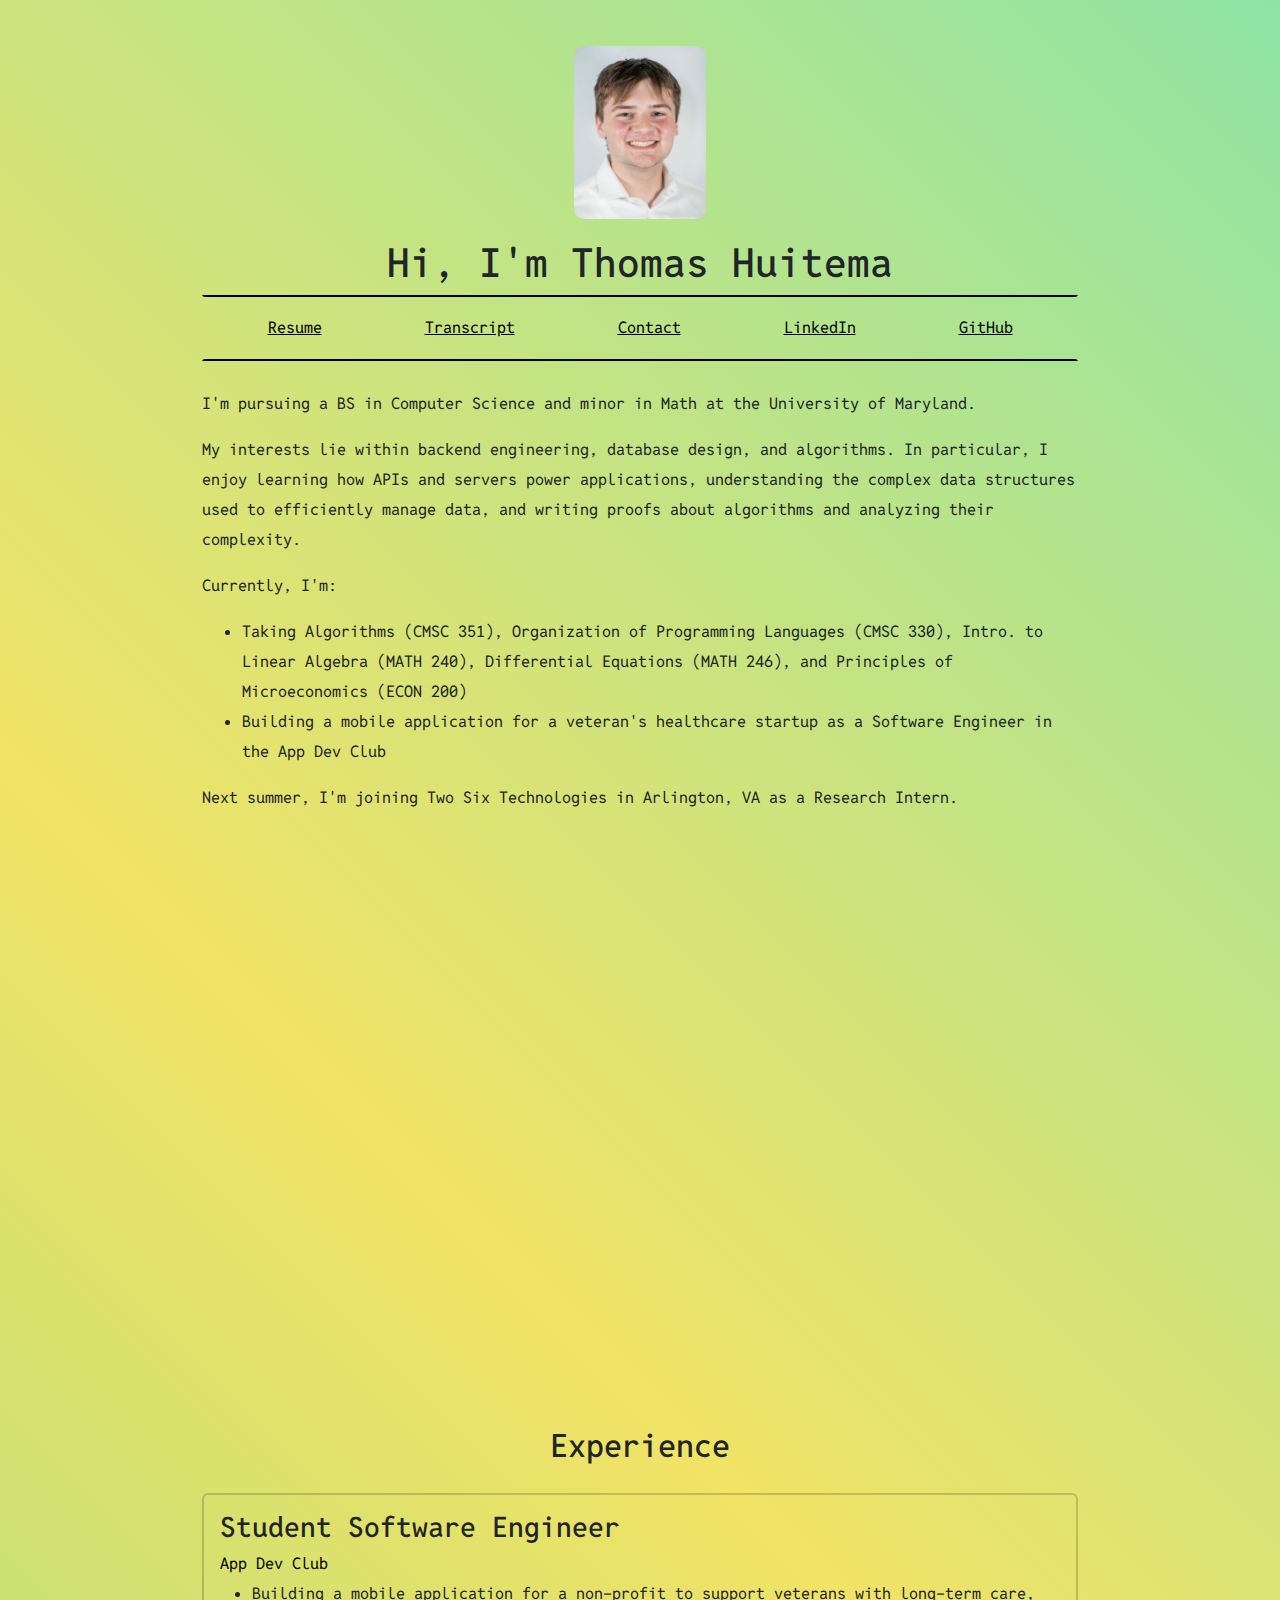
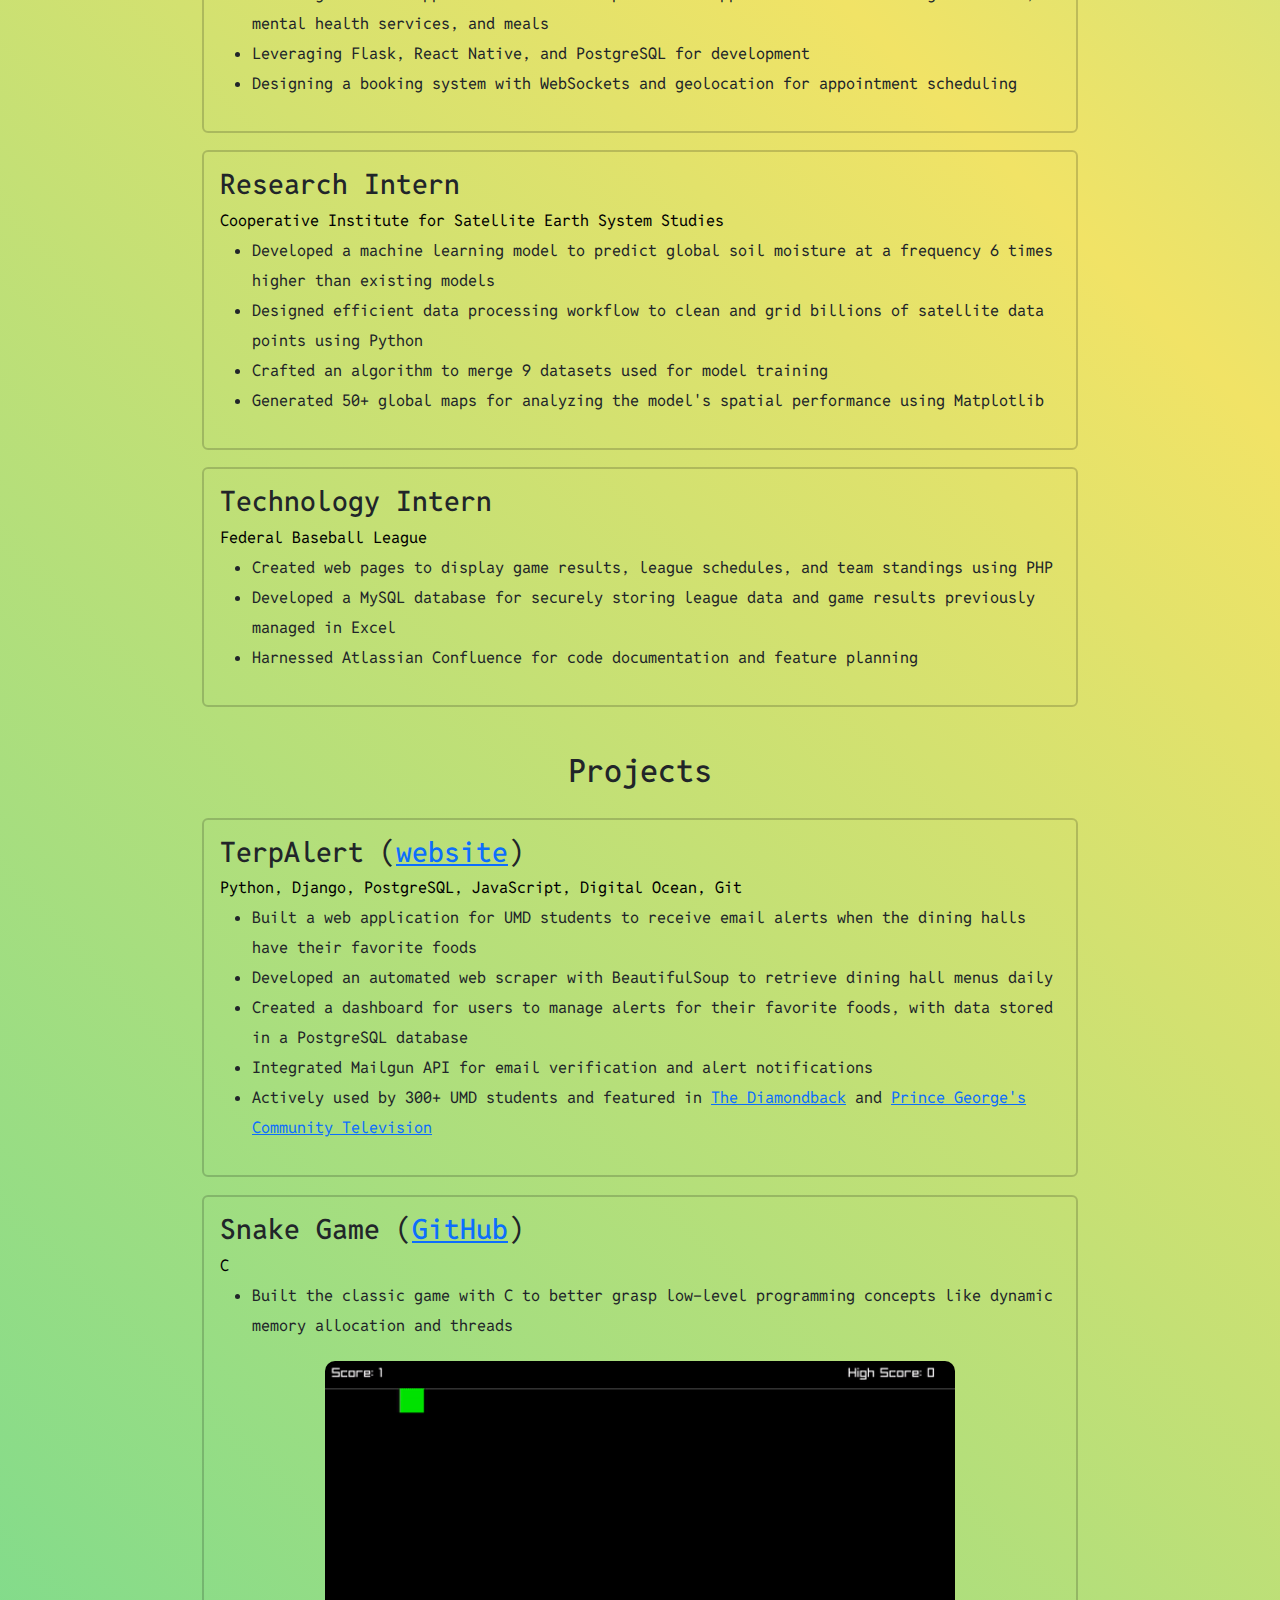
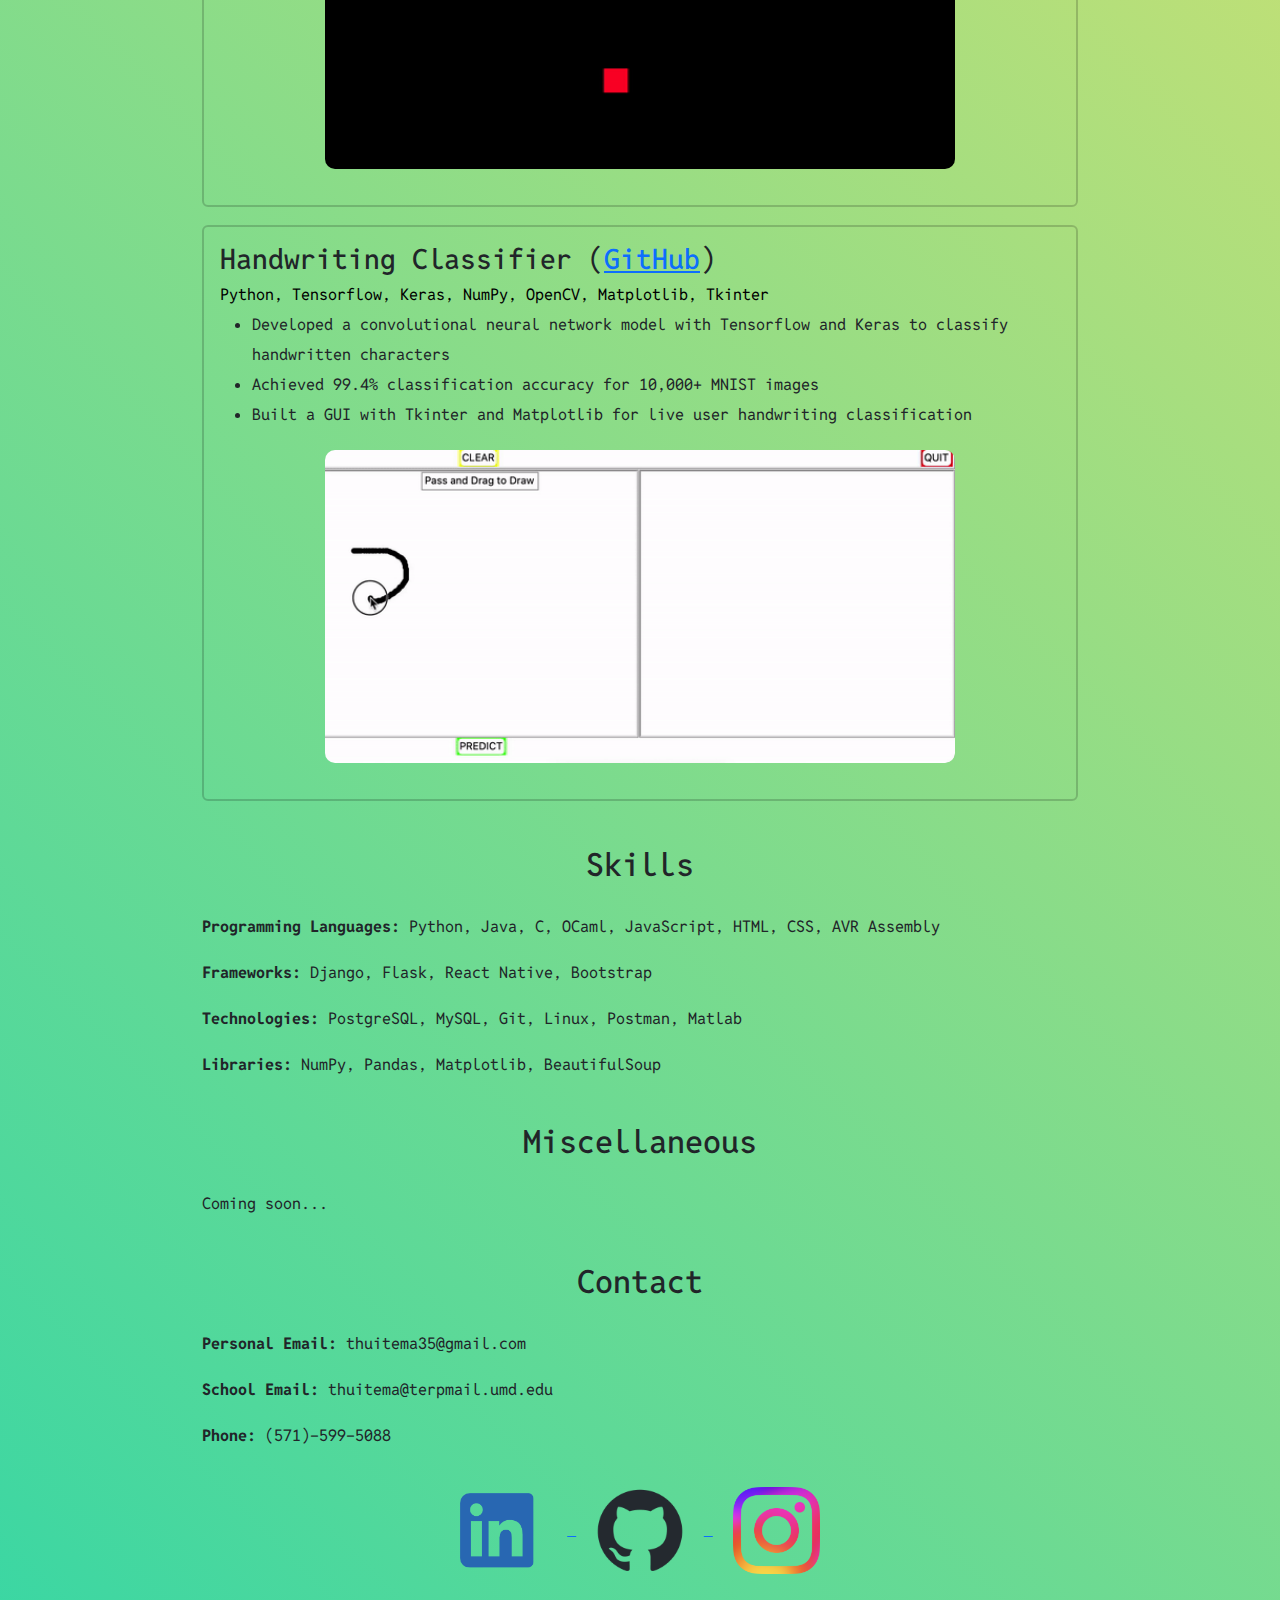
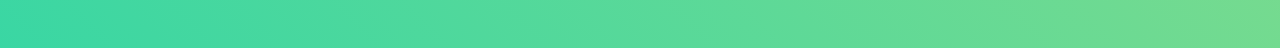
==== commit a072b9a8: "Add GIFs for some projects" ====
--- a/index.html
+++ b/index.html
@@ -148,10 +148,10 @@
               <ul>
                 <li>Built the classic game with C to better grasp low-level programming concepts like dynamic memory allocation and threads</li>
               </ul>
+              <img src="stuff/snake.gif" alt="GIF of snake game" class="embed-img">
             </div>
           </div>
           <!-- Handwriting Classifier -->
-           <!-- EMBED GIF FROM GITHUB -->
           <div class="card text-start">
             <div class="card-body">
               <div class="justify-content-between"></div>
@@ -162,6 +162,7 @@
                 <li>Achieved 99.4% classification accuracy for 10,000+ MNIST images</li>
                 <li>Built a GUI with Tkinter and Matplotlib for live user handwriting classification</li>
               </ul>
+              <img src="stuff/digitPredictDemo2 (2).gif" alt="GIF of the classifier GUI in action" class="embed-img">
             </div>
           </div>
         </div>
--- a/css/style.css
+++ b/css/style.css
@@ -68,8 +68,8 @@
 }
 
 /* For Mobile */
-@media screen and (max-width: 800px) {
-  img {
+@media screen and (max-width: 900px) {
+  .portrait {
     width: 25%;
   }
   ul {
@@ -86,12 +86,12 @@
 }
 
 /* For Laptops */
-@media screen and (min-width: 800px) {
-  img {
+@media screen and (min-width: 900px) {
+  .portrait {
     width: 15%;
   }
   .container {
-    width: 800px !important;
+    width: 900px !important;
   }
 }
 
@@ -119,3 +119,10 @@
 .card-subtitle {
   color: rgb(0, 0, 0) !important;
 }
+
+.embed-img {
+  display: block;
+  margin-left: auto;
+  margin-right: auto;
+  width: 75%;
+}
